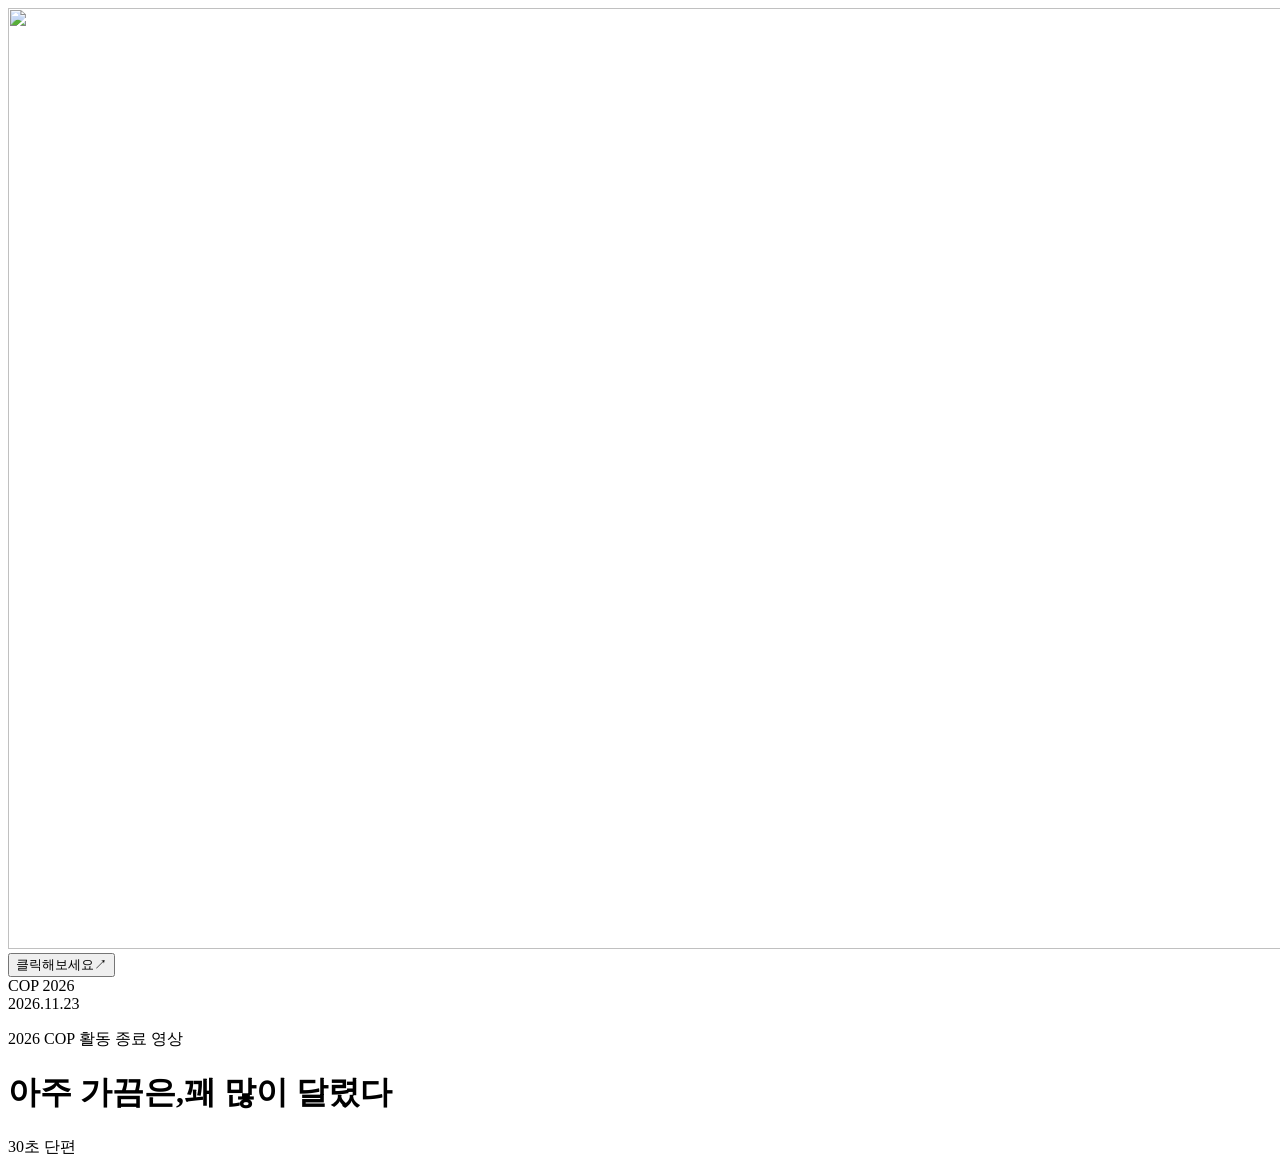
==== index.html @ f8bfe3b3 "Add COP finale theatre entry page" ====
<!doctype html>
<html lang="ko">
<head>
  <meta charset="utf-8">
  <meta name="viewport" content="width=device-width, initial-scale=1, viewport-fit=cover">
  <meta name="theme-color" content="#130605">
  <meta name="description" content="2026 COP 활동을 마무리하는 30초 애니메이션 단편. 선물 상자를 열어보세요.">
  <title>아주 가끔은, 꽤 많이 달렸다 · 2026 COP</title>
  <link rel="icon" href="data:image/svg+xml,%3Csvg xmlns='http://www.w3.org/2000/svg' viewBox='0 0 40 40'%3E%3Crect width='40' height='40' rx='8' fill='%23511918'/%3E%3Cpath d='M7 17h26v17H7zM5 13h30v6H5z' fill='%23c98b42'/%3E%3Cpath d='M20 13v21M20 12c-12 1-12-9-5-7 3 1 5 7 5 7s2-6 5-7c7-2 7 8-5 7Z' fill='none' stroke='%23fff0bc' stroke-width='2.5'/%3E%3C/svg%3E">
  <link rel="preload" as="image" href="stage.webp">
  <link rel="stylesheet" href="stage.css">
  <script src="stage.js" defer></script>
</head>
<body>
  <main class="theatre" aria-labelledby="film-title">
    <div class="scenery">
      <img class="stage-image" src="stage.webp" width="1672" height="941" alt="">
      <button class="gift" type="button" aria-label="클릭해보세요. 30초 COP 영상 재생" aria-haspopup="dialog" aria-controls="screening">
        <span class="gift-outline" aria-hidden="true"></span>
        <span class="invitation" aria-hidden="true"><span>클릭해보세요</span><span class="invitation-arrow">↗</span></span>
      </button>
      <div class="light-burst" aria-hidden="true"></div>
    </div>
    <div class="frame" aria-hidden="true"></div>
    <header class="marquee">
      <div class="company">COP <span>2026</span></div>
      <time datetime="2026-11-23">2026.11.23</time>
    </header>
    <div class="film-title">
      <p>2026 COP 활동 종료 영상</p>
      <h1 id="film-title"><span>아주 가끔은,</span><span>꽤 많이 달렸다</span></h1>
    </div>
    <p class="runtime"><span aria-hidden="true"></span>30초 단편<span aria-hidden="true"></span></p>
    <div class="curtains" aria-hidden="true">
      <div class="curtain curtain-left"></div>
      <div class="curtain curtain-right"></div>
    </div>
    <noscript><a class="no-script" href="finale.mp4">30초 영상 바로 보기</a></noscript>
  </main>

  <dialog id="screening" class="screening" aria-labelledby="screening-title">
    <div class="screen">
      <div class="screen-bar">
        <h2 id="screening-title">아주 가끔은, 꽤 많이 달렸다</h2>
        <button class="close" type="button" aria-label="영상 닫기" autofocus>×</button>
      </div>
      <div class="playback">
        <video playsinline controls preload="metadata" aria-label="2026 COP 활동 종료 영상">
          <source src="finale.mp4" type="video/mp4">
        </video>
        <button class="start-playback" type="button" hidden>영상 재생</button>
        <p class="video-error" role="status" hidden>영상을 불러오지 못했어요. <a href="finale.mp4">MP4 열기</a></p>
      </div>
    </div>
  </dialog>
</body>
</html>
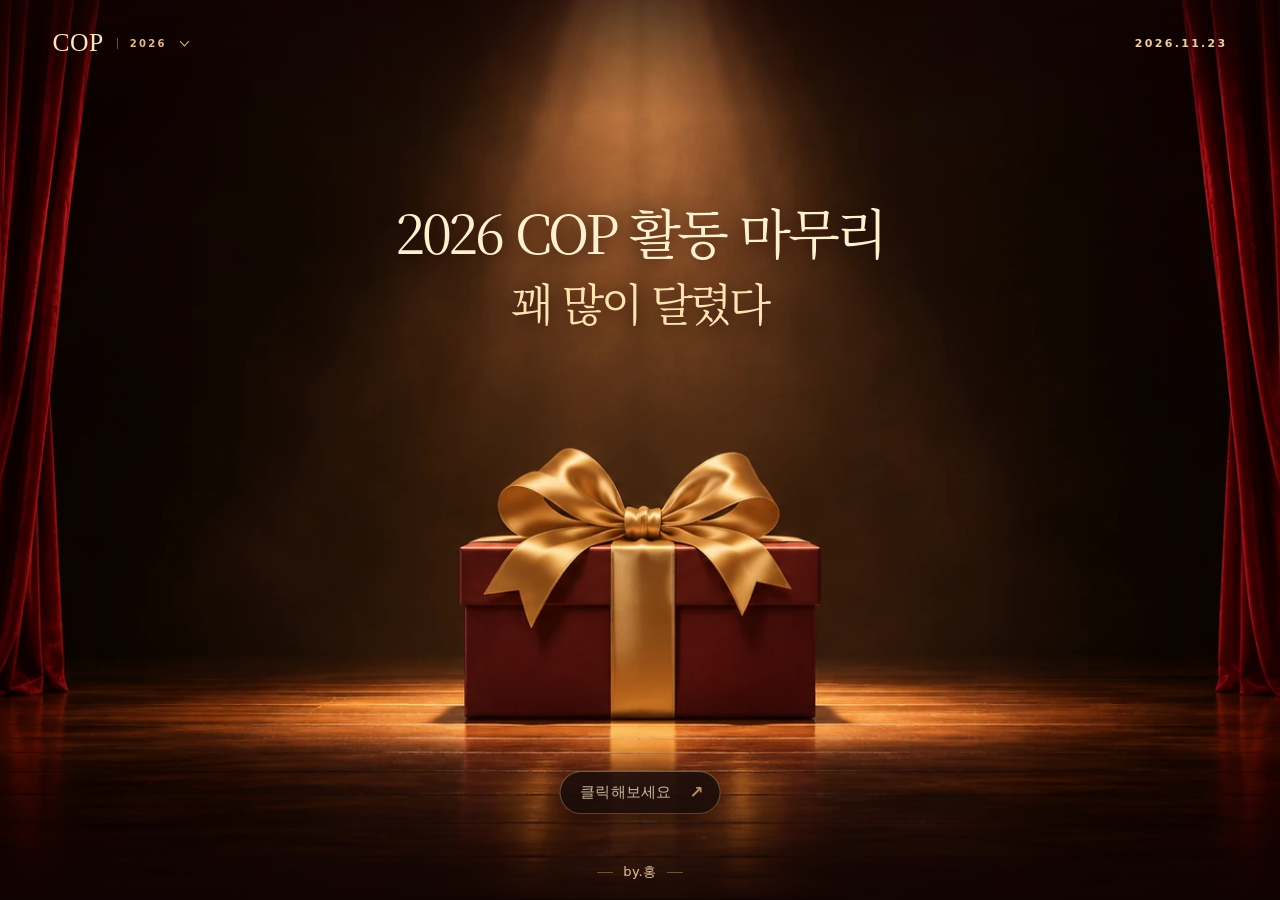
==== commit 05acb83e: "Add COP name wall, discussion agenda, and title reveal" ====
--- a/index.html
+++ b/index.html
@@ -5,10 +5,11 @@
   <meta name="viewport" content="width=device-width, initial-scale=1, viewport-fit=cover">
   <meta name="theme-color" content="#130605">
   <meta name="description" content="2026 COP 활동을 마무리하는 30초 애니메이션 단편. 선물 상자를 열어보세요.">
-  <title>아주 가끔은, 꽤 많이 달렸다 · 2026 COP</title>
+  <title>2026 COP 활동 마무리</title>
   <link rel="icon" href="data:image/svg+xml,%3Csvg xmlns='http://www.w3.org/2000/svg' viewBox='0 0 40 40'%3E%3Crect width='40' height='40' rx='8' fill='%23511918'/%3E%3Cpath d='M7 17h26v17H7zM5 13h30v6H5z' fill='%23c98b42'/%3E%3Cpath d='M20 13v21M20 12c-12 1-12-9-5-7 3 1 5 7 5 7s2-6 5-7c7-2 7 8-5 7Z' fill='none' stroke='%23fff0bc' stroke-width='2.5'/%3E%3C/svg%3E">
   <link rel="preload" as="image" href="stage.webp">
-  <link rel="stylesheet" href="stage.css">
+  <link rel="stylesheet" href="stage.css?v=3">
+  <script src="nav.js" defer></script>
   <script src="stage.js" defer></script>
 </head>
 <body>
@@ -23,14 +24,24 @@
     </div>
     <div class="frame" aria-hidden="true"></div>
     <header class="marquee">
-      <div class="company">COP <span>2026</span></div>
+      <nav class="site-nav" aria-label="COP 메뉴">
+        <button class="company" type="button" aria-expanded="false" aria-controls="cop-nav-links">
+          COP <span class="company-year">2026</span><span class="nav-arrow" aria-hidden="true"></span>
+        </button>
+        <div class="nav-panel" id="cop-nav-links" hidden>
+          <ul>
+            <li><a href="names.html">2026 함께한 이름들</a></li>
+            <li><a href="agenda.html">2027 논의 사항</a></li>
+          </ul>
+        </div>
+      </nav>
       <time datetime="2026-11-23">2026.11.23</time>
     </header>
     <div class="film-title">
-      <p>2026 COP 활동 종료 영상</p>
-      <h1 id="film-title"><span>아주 가끔은,</span><span>꽤 많이 달렸다</span></h1>
+      <h1 id="film-title">2026 COP 활동 마무리</h1>
+      <p class="film-reveal">꽤 많이 달렸다</p>
     </div>
-    <p class="runtime"><span aria-hidden="true"></span>30초 단편<span aria-hidden="true"></span></p>
+    <p class="runtime"><span aria-hidden="true"></span>by.홍<span aria-hidden="true"></span></p>
     <div class="curtains" aria-hidden="true">
       <div class="curtain curtain-left"></div>
       <div class="curtain curtain-right"></div>
--- a/stage.css
+++ b/stage.css
@@ -0,0 +1,465 @@
+@font-face {
+  font-family: Stage Serif;
+  src: url(exhibit.woff) format("woff");
+  font-style: normal;
+  font-weight: 400;
+  font-display: swap;
+}
+:root {
+  color-scheme: dark;
+  font-family: system-ui, "Malgun Gothic", sans-serif;
+  color: #f0d7a5;
+  background: #130605;
+  --cream: #fae7bf;
+  --gold: #e7b772;
+  --stage-time: 1.26s;
+}
+*, *::before, *::after { box-sizing: border-box; }
+body { margin: 0; }
+button, a { -webkit-tap-highlight-color: transparent; }
+button { font: inherit; }
+button:focus-visible, a:focus-visible { outline: 2px solid #ffdfa3; outline-offset: 6px; }
+[hidden] { display: none !important; }
+.theatre {
+  position: relative;
+  isolation: isolate;
+  height: 100vh;
+  height: 100svh;
+  min-height: 320px;
+  overflow: hidden;
+  background: #130605;
+}
+.scenery {
+  position: absolute;
+  top: 50%;
+  left: 50%;
+  width: max(100vw, 177.68vh);
+  width: max(100vw, 177.68svh);
+  aspect-ratio: 1672 / 941;
+  transform: translate(-50%, -50%);
+}
+.stage-image { display: block; width: 100%; height: 100%; }
+.frame {
+  position: absolute;
+  z-index: 1;
+  inset: 0;
+  pointer-events: none;
+  box-shadow: inset 0 0 12vw 2.5vw #10030351;
+  background: linear-gradient(0deg,#110404c9 0%,transparent 16%,transparent 87%,#1304039e 100%);
+}
+.marquee {
+  position: absolute;
+  z-index: 2;
+  inset: max(22px, env(safe-area-inset-top)) max(30px, 4.1vw) auto;
+  display: flex;
+  justify-content: space-between;
+  align-items: center;
+  gap: 16px;
+}
+.company {
+  display: flex;
+  align-items: center;
+  gap: 13px;
+  font-family: Georgia, serif;
+  font-size: clamp(23px, 2vw, 33px);
+  letter-spacing: .02em;
+  color: var(--cream);
+}
+.company-year {
+  padding-left: 12px;
+  border-left: 1px solid #d6a66b7a;
+  color: #e0b98a;
+  font-family: system-ui, sans-serif;
+  font-size: 10px;
+  font-weight: 650;
+  letter-spacing: .23em;
+}
+.marquee time {
+  color: #edd0aa;
+  font-size: 11px;
+  font-weight: 600;
+  letter-spacing: .21em;
+}
+.film-title {
+  position: absolute;
+  z-index: 2;
+  top: 22.1%;
+  left: 50%;
+  width: min(90%, 680px);
+  transform: translateX(-50%);
+  text-align: center;
+  pointer-events: none;
+}
+.film-title h1, .film-reveal {
+  margin: 0;
+  color: #fff1d0;
+  font-family: Stage Serif, "Batang", serif;
+  font-size: clamp(28px, min(4.2vw, 7svh), 68px);
+  font-weight: 400;
+  line-height: 1.2;
+  letter-spacing: -.065em;
+  word-break: keep-all;
+  text-wrap: balance;
+  text-shadow: 0 4px 18px #190502ae;
+}
+.film-reveal {
+  margin-top: .32em;
+  color: #ffe3b2;
+  font-size: clamp(25px, min(3.42vw, 5.8svh), 56px);
+  animation: title-in .95s ease-out calc(var(--stage-time) + .3s) both;
+}
+@keyframes title-in { from { opacity: 0; } to { opacity: 1; } }
+.gift {
+  position: absolute;
+  z-index: 3;
+  left: 50%;
+  top: 49%;
+  width: 25%;
+  height: 41.5%;
+  transform: translateX(-50%);
+  display: flex;
+  justify-content: center;
+  align-items: end;
+  padding: 0;
+  border: 0;
+  background: transparent;
+  cursor: pointer;
+}
+.gift-outline {
+  position: absolute;
+  inset: -2% 2% 19%;
+  pointer-events: none;
+  border-radius: 45%;
+  background: radial-gradient(ellipse at 50% 60%, #ffd08a26, transparent 71%);
+  mix-blend-mode: screen;
+  opacity: 0;
+  transition: opacity .23s ease;
+}
+.invitation {
+  position: relative;
+  display: inline-flex;
+  align-items: center;
+  gap: 18px;
+  min-height: 43px;
+  padding: 0 16px 0 20px;
+  border: 1px solid #ecb37080;
+  border-radius: 999px;
+  background: #1a0d0bd9;
+  color: #fff0cc;
+  font-size: clamp(13px, 1.45vw, 15px);
+  font-weight: 590;
+  letter-spacing: .015em;
+  white-space: nowrap;
+  box-shadow: 0 4px 26px #16050388;
+  transition: color .22s ease, background .22s ease, border-color .22s ease, transform .24s ease;
+}
+.invitation-arrow { font-size: 17px; line-height: 1; color: #e8b778; }
+.gift:hover .gift-outline, .gift:focus-visible .gift-outline { opacity: 1; }
+.gift:hover .invitation, .gift:focus-visible .invitation {
+  transform: translateY(-3px);
+  background: #3e1c13;
+  border-color: #facb8b;
+}
+.gift:focus-visible { outline: 0; }
+.gift:focus-visible .invitation { outline: 2px solid #ffdfa3; outline-offset: 5px; }
+.gift:active .invitation { transform: translateY(1px) scale(.985); }
+.runtime {
+  position: absolute;
+  z-index: 2;
+  inset: auto 0 max(19px, env(safe-area-inset-bottom));
+  margin: 0;
+  display: flex;
+  justify-content: center;
+  align-items: center;
+  gap: 10px;
+  color: #e6c2a0;
+  font-size: 11px;
+  letter-spacing: .12em;
+}
+.runtime span { width: 16px; height: 1px; background: #e5b48364; }
+.curtains { position: absolute; z-index: 5; inset: 0; pointer-events: none; overflow: hidden; }
+.curtain {
+  position: absolute;
+  inset: -1% auto -1% 0;
+  width: 51%;
+  background:
+    linear-gradient(90deg,#260601b0,transparent 57%,#180202aa),
+    url(velvet.webp) left center / clamp(116px, 19vw, 270px) 102% repeat-x,
+    #581010;
+  box-shadow: inset -6px 0 14px #190302dc, 7px 0 40px #0f0102a6;
+  transform-origin: left top;
+  animation: house-open var(--stage-time) cubic-bezier(.76,.02,.19,1) 100ms both;
+}
+.curtain-right { left: auto; right: 0; rotate: y 180deg; transform-origin: center; }
+@keyframes house-open {
+  0%, 7% { transform: translateX(0) skewY(0); }
+  70% { transform: translateX(-92%) skewY(-2.8deg); }
+  100% { transform: translateX(-107%) skewY(-1deg); visibility: hidden; }
+}
+.light-burst {
+  position: absolute;
+  z-index: 4;
+  inset: 0;
+  pointer-events: none;
+  opacity: 0;
+  background: radial-gradient(ellipse at 50% 67%, #ffe1a4a3, transparent 37%);
+}
+.revealing .light-burst { animation: glint .49s ease-out both; }
+@keyframes glint { 0%, 100% {opacity: 0;} 36% {opacity: 1;} }
+.screening {
+  width: 100%;
+  height: 100%;
+  max-width: none;
+  max-height: none;
+  padding: max(18px, env(safe-area-inset-top)) max(18px, env(safe-area-inset-right)) max(18px, env(safe-area-inset-bottom)) max(18px, env(safe-area-inset-left));
+  margin: 0;
+  border: 0;
+  overflow: auto;
+  color: var(--cream);
+  background: transparent;
+}
+.screening[open] { display: grid; place-items: center; }
+.screening::backdrop {
+  background: #100605dc;
+  animation: dim .43s ease-out both;
+}
+@keyframes dim { from { opacity: 0; } to { opacity: 1; } }
+.screen {
+  width: min(100%, 1060px, calc((100svh - 110px) * 1.7778));
+  min-width: min(100%, 250px);
+  overflow: hidden;
+  border: 1px solid #bd8555a0;
+  border-radius: 9px;
+  background: #1d0f0c;
+  box-shadow: 0 16px 100px #000c, 0 0 44px #f3a65d28;
+  transform-origin: 50% 80%;
+  animation: screen-out .65s cubic-bezier(.16,.81,.19,1) both;
+}
+@keyframes screen-out {
+  from { opacity: 0; transform: translateY(24svh) scale(.14); }
+  62% { opacity: 1; }
+  to { opacity: 1; transform: translateY(0) scale(1); }
+}
+.screen-bar {
+  display: flex;
+  justify-content: space-between;
+  align-items: center;
+  gap: 12px;
+  min-height: 47px;
+  padding-left: 17px;
+  border-bottom: 1px solid #b0865f6b;
+}
+.screen-bar h2 {
+  margin: 0;
+  font-family: Stage Serif, "Batang", serif;
+  font-size: clamp(13px, 2vw, 17px);
+  font-weight: 400;
+  word-break: keep-all;
+}
+.close {
+  align-self: stretch;
+  width: 46px;
+  min-height: 44px;
+  border: 0;
+  background: transparent;
+  color: var(--cream);
+  font-size: 26px;
+  cursor: pointer;
+}
+.close:hover { background: #86504445; }
+.close:focus-visible { outline-offset: -6px; }
+.playback { position: relative; background: #090504; }
+video { display: block; width: 100%; height: auto; aspect-ratio: 16 / 9; }
+.start-playback, .video-error {
+  position: absolute;
+  top: 47%;
+  left: 50%;
+  transform: translate(-50%,-50%);
+  min-width: max-content;
+  padding: 10px 16px;
+  color: #fff1d2;
+  background: #361a12f5;
+  border: 1px solid #c99663;
+  border-radius: 5px;
+}
+.start-playback { cursor: pointer; }
+.video-error { width: max-content; max-width: 90%; min-width: 0; word-break: keep-all; text-align: center; }
+.video-error a { color: #ffd78a; }
+.no-script {
+  position: absolute;
+  z-index: 6;
+  left: 50%;
+  bottom: 14%;
+  transform: translateX(-50%);
+  color: var(--cream);
+  background: #2c150b;
+  padding: 12px;
+  white-space: nowrap;
+}
+@media (max-aspect-ratio: 5/6) {
+  .scenery { top: 55%; width: max(100vw, 119svh); }
+  .stage-image { mask-image: linear-gradient(180deg, transparent, black 13%, black 90%, transparent); }
+  .marquee { inset-inline: 19px; }
+  .film-title { top: 21.1%; }
+  .film-title h1 { font-size: clamp(27px, 8.05vw, 52px); }
+  .film-reveal { font-size: clamp(24px, 6.85vw, 44px); }
+  .runtime { bottom: max(33px, env(safe-area-inset-bottom)); }
+}
+@media (min-aspect-ratio: 2/1) {
+  .scenery { width: max(87vw, 177.68svh); }
+  .film-title { top: 17%; }
+  .gift { height: 33.5%; }
+}
+@media (max-height: 550px) and (orientation: landscape) {
+  .marquee { inset-block-start: 14px; }
+  .film-title { top: 12%; }
+  .film-title h1 { font-size: clamp(25px, 7.7svh, 41px); }
+  .film-reveal { font-size: clamp(22px, 5.8svh, 35px); }
+  .invitation { min-height: 37px; }
+  .runtime { bottom: 6px; }
+}
+@media (prefers-reduced-motion: reduce) {
+  *, *::before, *::after { animation-duration: .01ms !important; animation-delay: 0ms !important; transition-duration: .01ms !important; }
+}
+
+/* Shared theatre navigation */
+.marquee { z-index: 4; }
+.site-nav { position: relative; }
+.site-nav .company {
+  min-height: 42px;
+  padding: 0 4px 0 0;
+  border: 0;
+  background: transparent;
+  cursor: pointer;
+}
+.nav-arrow {
+  width: 7px;
+  height: 7px;
+  margin-left: 1px;
+  border-right: 1px solid var(--gold);
+  border-bottom: 1px solid var(--gold);
+  transform: translateY(-2px) rotate(45deg);
+}
+.company[aria-expanded="true"] .nav-arrow { transform: translateY(2px) rotate(225deg); }
+.nav-panel {
+  position: absolute;
+  top: 100%;
+  left: 0;
+  width: min(245px, calc(100vw - 38px));
+  padding-top: 9px;
+}
+.nav-panel ul {
+  display: grid;
+  gap: 2px;
+  padding: 6px;
+  margin: 0;
+  list-style: none;
+  border: 1px solid #bb815764;
+  border-radius: 9px;
+  background: #21120ff7;
+  box-shadow: 0 12px 28px #0803029e;
+}
+.nav-panel a {
+  display: flex;
+  align-items: center;
+  min-height: 44px;
+  padding: 8px 12px;
+  border-radius: 5px;
+  color: var(--cream);
+  font-size: 14px;
+  text-decoration: none;
+  word-break: keep-all;
+}
+.nav-panel a:hover, .nav-panel a[aria-current="page"] { background: #6e3d2e54; color: #ffdf9e; }
+.nav-panel a:focus-visible { outline-offset: -2px; }
+.home-link {
+  padding: 9px 1px;
+  color: #edd0aa;
+  font-size: 13px;
+  text-decoration: none;
+  white-space: nowrap;
+}
+.home-link:hover { color: #ffdf9e; }
+.runtime { font-size: 13px; letter-spacing: .045em; }
+
+/* The name wall and discussion pages share the theatre's warm light. */
+.lobby {
+  position: relative;
+  min-height: 100svh;
+  isolation: isolate;
+  background: radial-gradient(ellipse at 50% -8%, #754425a1 0%, transparent 55%), #180b0a;
+}
+.lobby::before, .lobby::after {
+  content: "";
+  position: fixed;
+  z-index: -1;
+  inset: 0 auto 0 0;
+  width: clamp(72px, 16vw, 260px);
+  background: url(velvet.webp) left top / 100% 100% no-repeat;
+  opacity: .62;
+  mask-image: linear-gradient(90deg, black, transparent 97%);
+  pointer-events: none;
+}
+.lobby::after { inset: 0 0 0 auto; transform: scaleX(-1); }
+.lobby-content {
+  width: min(920px, 100% - 48px);
+  margin-inline: auto;
+  padding: clamp(106px, 18svh, 170px) 0 64px;
+}
+.lobby-heading { text-align: center; margin-bottom: clamp(29px, 5.5vh, 49px); }
+.lobby-heading h1, .agenda-card h2, .name-wall li {
+  margin: 0;
+  color: #ffe9c0;
+  font-family: Stage Serif, "Batang", serif;
+  font-weight: 400;
+  letter-spacing: -.055em;
+  word-break: keep-all;
+  text-wrap: balance;
+}
+.lobby-heading h1 { font-size: clamp(32px, 6vw, 65px); line-height: 1.2; }
+.lobby-heading p, .agenda-card p {
+  color: #e1bc98;
+  margin: 13px 0 0;
+  font-size: clamp(13px, 1.4vw, 15px);
+  line-height: 1.55;
+  word-break: keep-all;
+}
+.name-wall {
+  display: grid;
+  grid-template-columns: repeat(4, minmax(0, 1fr));
+  gap: clamp(10px, 1.5vw, 16px);
+  padding: 0;
+  margin: 0;
+  list-style: none;
+}
+.name-wall li, .agenda-card {
+  position: relative;
+  display: grid;
+  place-items: center;
+  background: linear-gradient(154deg, #583425e0, #281513 72%);
+  border: 1px solid #b8815580;
+  box-shadow: 0 6px 20px #0802004d, inset 0 1px #ffd1991c;
+}
+.name-wall li {
+  min-height: clamp(68px, 10vw, 91px);
+  font-size: clamp(21px, 3.1vw, 31px);
+  padding: 10px;
+}
+.name-wall li::before, .agenda-card::before {
+  content: "";
+  position: absolute;
+  inset: 5px;
+  border: 1px solid #b881552e;
+  pointer-events: none;
+}
+.agenda-list { display: grid; gap: 15px; width: min(100%, 650px); margin-inline: auto; }
+.agenda-card {
+  justify-items: start;
+  padding: clamp(24px, 5vw, 38px);
+}
+.agenda-card h2 { font-size: clamp(23px, 4.15vw, 34px); }
+.agenda-card p { margin-top: 9px; }
+@media (max-width: 680px) {
+  .lobby::before, .lobby::after { opacity: .39; }
+  .name-wall { grid-template-columns: repeat(2, minmax(0, 1fr)); }
+}
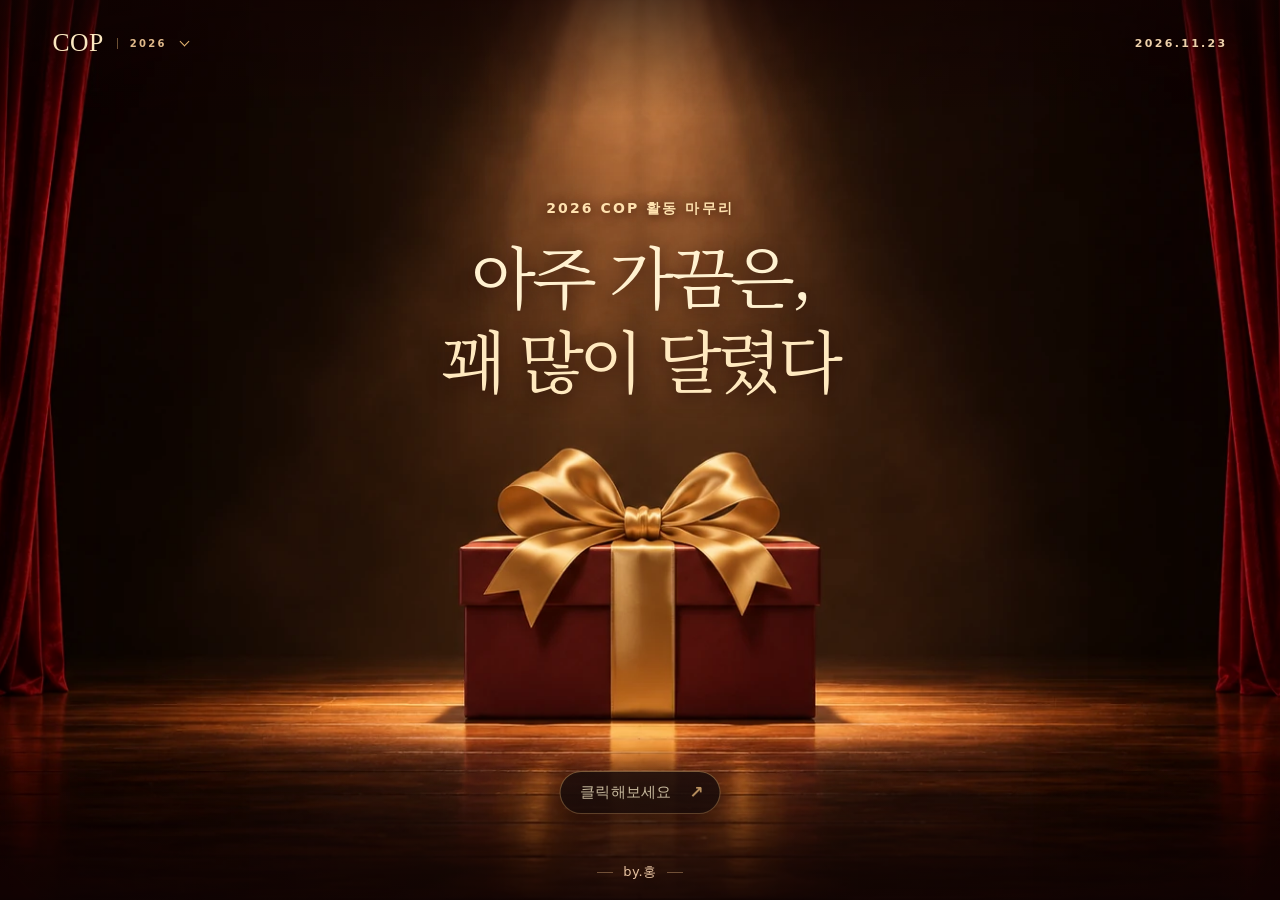
==== commit cfcfe7af: "Restore the first title line and gild the member plaques" ====
--- a/index.html
+++ b/index.html
@@ -8,7 +8,7 @@
   <title>2026 COP 활동 마무리</title>
   <link rel="icon" href="data:image/svg+xml,%3Csvg xmlns='http://www.w3.org/2000/svg' viewBox='0 0 40 40'%3E%3Crect width='40' height='40' rx='8' fill='%23511918'/%3E%3Cpath d='M7 17h26v17H7zM5 13h30v6H5z' fill='%23c98b42'/%3E%3Cpath d='M20 13v21M20 12c-12 1-12-9-5-7 3 1 5 7 5 7s2-6 5-7c7-2 7 8-5 7Z' fill='none' stroke='%23fff0bc' stroke-width='2.5'/%3E%3C/svg%3E">
   <link rel="preload" as="image" href="stage.webp">
-  <link rel="stylesheet" href="stage.css?v=3">
+  <link rel="stylesheet" href="stage.css?v=4">
   <script src="nav.js" defer></script>
   <script src="stage.js" defer></script>
 </head>
@@ -39,7 +39,8 @@
     </header>
     <div class="film-title">
       <h1 id="film-title">2026 COP 활동 마무리</h1>
-      <p class="film-reveal">꽤 많이 달렸다</p>
+      <p class="film-line">아주 가끔은,</p>
+      <p class="film-line film-reveal">꽤 많이 달렸다</p>
     </div>
     <p class="runtime"><span aria-hidden="true"></span>by.홍<span aria-hidden="true"></span></p>
     <div class="curtains" aria-hidden="true">
--- a/stage.css
+++ b/stage.css
@@ -90,11 +90,21 @@
   text-align: center;
   pointer-events: none;
 }
-.film-title h1, .film-reveal {
+.film-title h1 {
+  margin: 0 0 clamp(10px, 1.8svh, 17px);
+  color: #ffe2af;
+  font-size: clamp(11px, 1.2vw, 14px);
+  font-weight: 600;
+  line-height: 1.35;
+  letter-spacing: .15em;
+  word-break: keep-all;
+  text-shadow: 0 2px 12px #381306;
+}
+.film-line {
   margin: 0;
   color: #fff1d0;
   font-family: Stage Serif, "Batang", serif;
-  font-size: clamp(28px, min(4.2vw, 7svh), 68px);
+  font-size: clamp(32px, min(5.25vw, 8.1svh), 81px);
   font-weight: 400;
   line-height: 1.2;
   letter-spacing: -.065em;
@@ -103,10 +113,9 @@
   text-shadow: 0 4px 18px #190502ae;
 }
 .film-reveal {
-  margin-top: .32em;
-  color: #ffe3b2;
-  font-size: clamp(25px, min(3.42vw, 5.8svh), 56px);
-  animation: title-in .95s ease-out calc(var(--stage-time) + .3s) both;
+  margin-top: .05em;
+  color: #ffe9bf;
+  animation: title-in .9s ease-out calc(var(--stage-time) + .68s) both;
 }
 @keyframes title-in { from { opacity: 0; } to { opacity: 1; } }
 .gift {
@@ -301,8 +310,7 @@
   .stage-image { mask-image: linear-gradient(180deg, transparent, black 13%, black 90%, transparent); }
   .marquee { inset-inline: 19px; }
   .film-title { top: 21.1%; }
-  .film-title h1 { font-size: clamp(27px, 8.05vw, 52px); }
-  .film-reveal { font-size: clamp(24px, 6.85vw, 44px); }
+  .film-line { font-size: clamp(34px, 10vw, 59px); }
   .runtime { bottom: max(33px, env(safe-area-inset-bottom)); }
 }
 @media (min-aspect-ratio: 2/1) {
@@ -313,8 +321,8 @@
 @media (max-height: 550px) and (orientation: landscape) {
   .marquee { inset-block-start: 14px; }
   .film-title { top: 12%; }
-  .film-title h1 { font-size: clamp(25px, 7.7svh, 41px); }
-  .film-reveal { font-size: clamp(22px, 5.8svh, 35px); }
+  .film-title h1 { margin-bottom: 4px; }
+  .film-line { font-size: clamp(26px, 7.8svh, 43px); }
   .invitation { min-height: 37px; }
   .runtime { bottom: 6px; }
 }
@@ -463,3 +471,16 @@
   .lobby::before, .lobby::after { opacity: .39; }
   .name-wall { grid-template-columns: repeat(2, minmax(0, 1fr)); }
 }
+
+.name-wall li {
+  border: 2px solid transparent;
+  background:
+    linear-gradient(156deg, #533124, #281513 74%) padding-box,
+    linear-gradient(128deg, #9c582a 0%, #ffe5a4 21%, #be8045 47%, #8c502b 67%, #dfae65 87%, #a16231 100%) border-box;
+  box-shadow: 0 6px 20px #08020068, 0 0 13px #d69c5030, inset 0 1px #ffd19930;
+  text-shadow: 0 1px 10px #f1a74b2e;
+}
+.name-wall li::before {
+  inset: 4px;
+  border-color: #e1b7777d;
+}
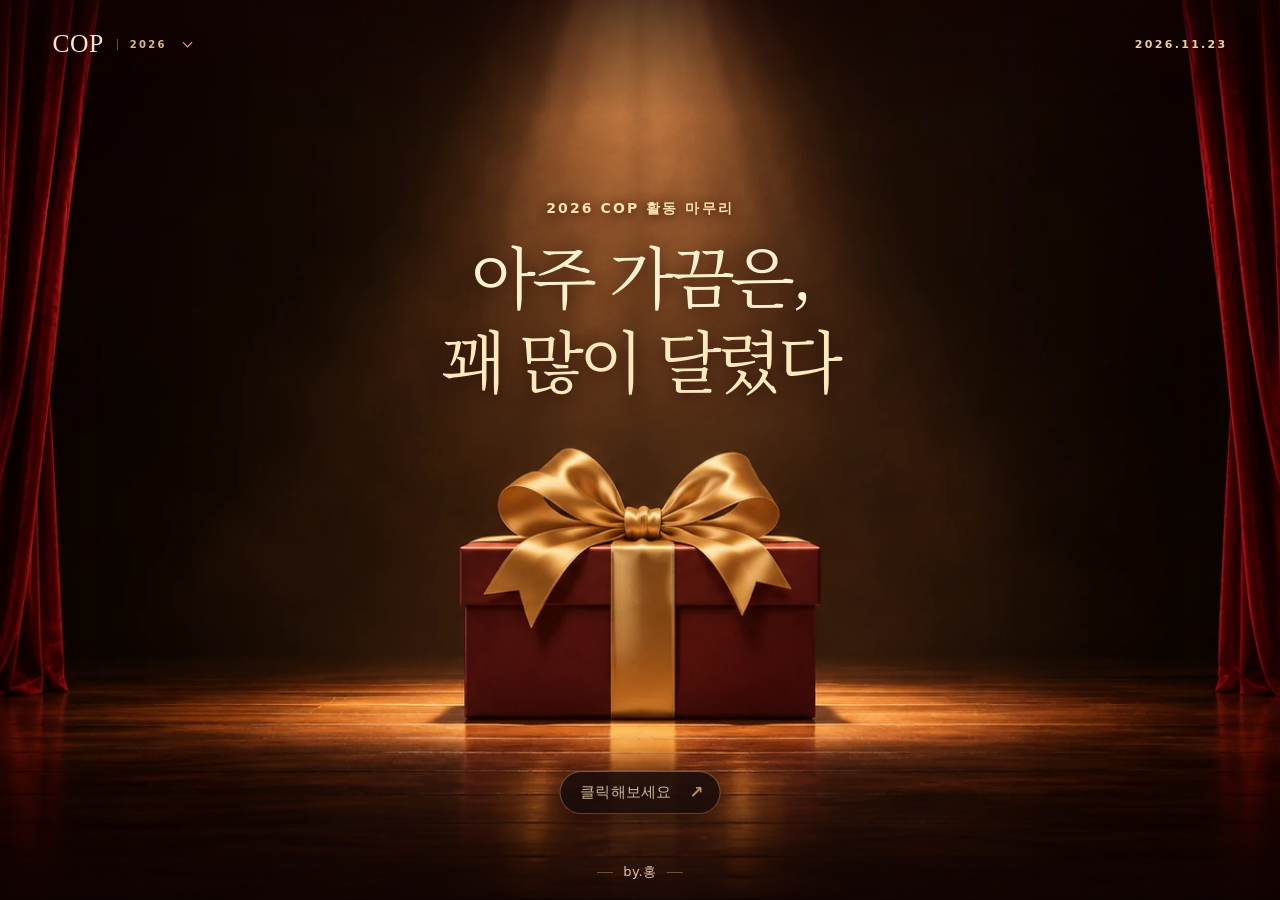
==== commit fd2e61a1: "Make the COP wordmark return to the theatre" ====
--- a/index.html
+++ b/index.html
@@ -8,7 +8,7 @@
   <title>2026 COP 활동 마무리</title>
   <link rel="icon" href="data:image/svg+xml,%3Csvg xmlns='http://www.w3.org/2000/svg' viewBox='0 0 40 40'%3E%3Crect width='40' height='40' rx='8' fill='%23511918'/%3E%3Cpath d='M7 17h26v17H7zM5 13h30v6H5z' fill='%23c98b42'/%3E%3Cpath d='M20 13v21M20 12c-12 1-12-9-5-7 3 1 5 7 5 7s2-6 5-7c7-2 7 8-5 7Z' fill='none' stroke='%23fff0bc' stroke-width='2.5'/%3E%3C/svg%3E">
   <link rel="preload" as="image" href="stage.webp">
-  <link rel="stylesheet" href="stage.css?v=4">
+  <link rel="stylesheet" href="stage.css?v=5">
   <script src="nav.js" defer></script>
   <script src="stage.js" defer></script>
 </head>
@@ -25,9 +25,12 @@
     <div class="frame" aria-hidden="true"></div>
     <header class="marquee">
       <nav class="site-nav" aria-label="COP 메뉴">
-        <button class="company" type="button" aria-expanded="false" aria-controls="cop-nav-links">
-          COP <span class="company-year">2026</span><span class="nav-arrow" aria-hidden="true"></span>
-        </button>
+        <div class="nav-brand">
+          <a class="company" href="./" aria-label="COP 첫 화면">COP <span class="company-year">2026</span></a>
+          <button class="nav-toggle" type="button" aria-label="COP 메뉴 열기" aria-expanded="false" aria-controls="cop-nav-links">
+            <span class="nav-arrow" aria-hidden="true"></span>
+          </button>
+        </div>
         <div class="nav-panel" id="cop-nav-links" hidden>
           <ul>
             <li><a href="names.html">2026 함께한 이름들</a></li>
--- a/stage.css
+++ b/stage.css
@@ -333,13 +333,25 @@
 /* Shared theatre navigation */
 .marquee { z-index: 4; }
 .site-nav { position: relative; }
+.nav-brand { display: flex; align-items: center; }
 .site-nav .company {
-  min-height: 42px;
-  padding: 0 4px 0 0;
+  min-height: 44px;
+  text-decoration: none;
+}
+.nav-toggle {
+  display: grid;
+  min-width: 36px;
+  min-height: 44px;
+  place-items: center;
+  padding: 0;
   border: 0;
+  margin-left: 2px;
+  color: var(--gold);
   background: transparent;
   cursor: pointer;
 }
+.nav-toggle:focus-visible { outline-offset: -4px; }
+@media (pointer: coarse) { .nav-toggle { min-width: 44px; } }
 .nav-arrow {
   width: 7px;
   height: 7px;
@@ -348,7 +360,7 @@
   border-bottom: 1px solid var(--gold);
   transform: translateY(-2px) rotate(45deg);
 }
-.company[aria-expanded="true"] .nav-arrow { transform: translateY(2px) rotate(225deg); }
+.nav-toggle[aria-expanded="true"] .nav-arrow { transform: translateY(2px) rotate(225deg); }
 .nav-panel {
   position: absolute;
   top: 100%;
